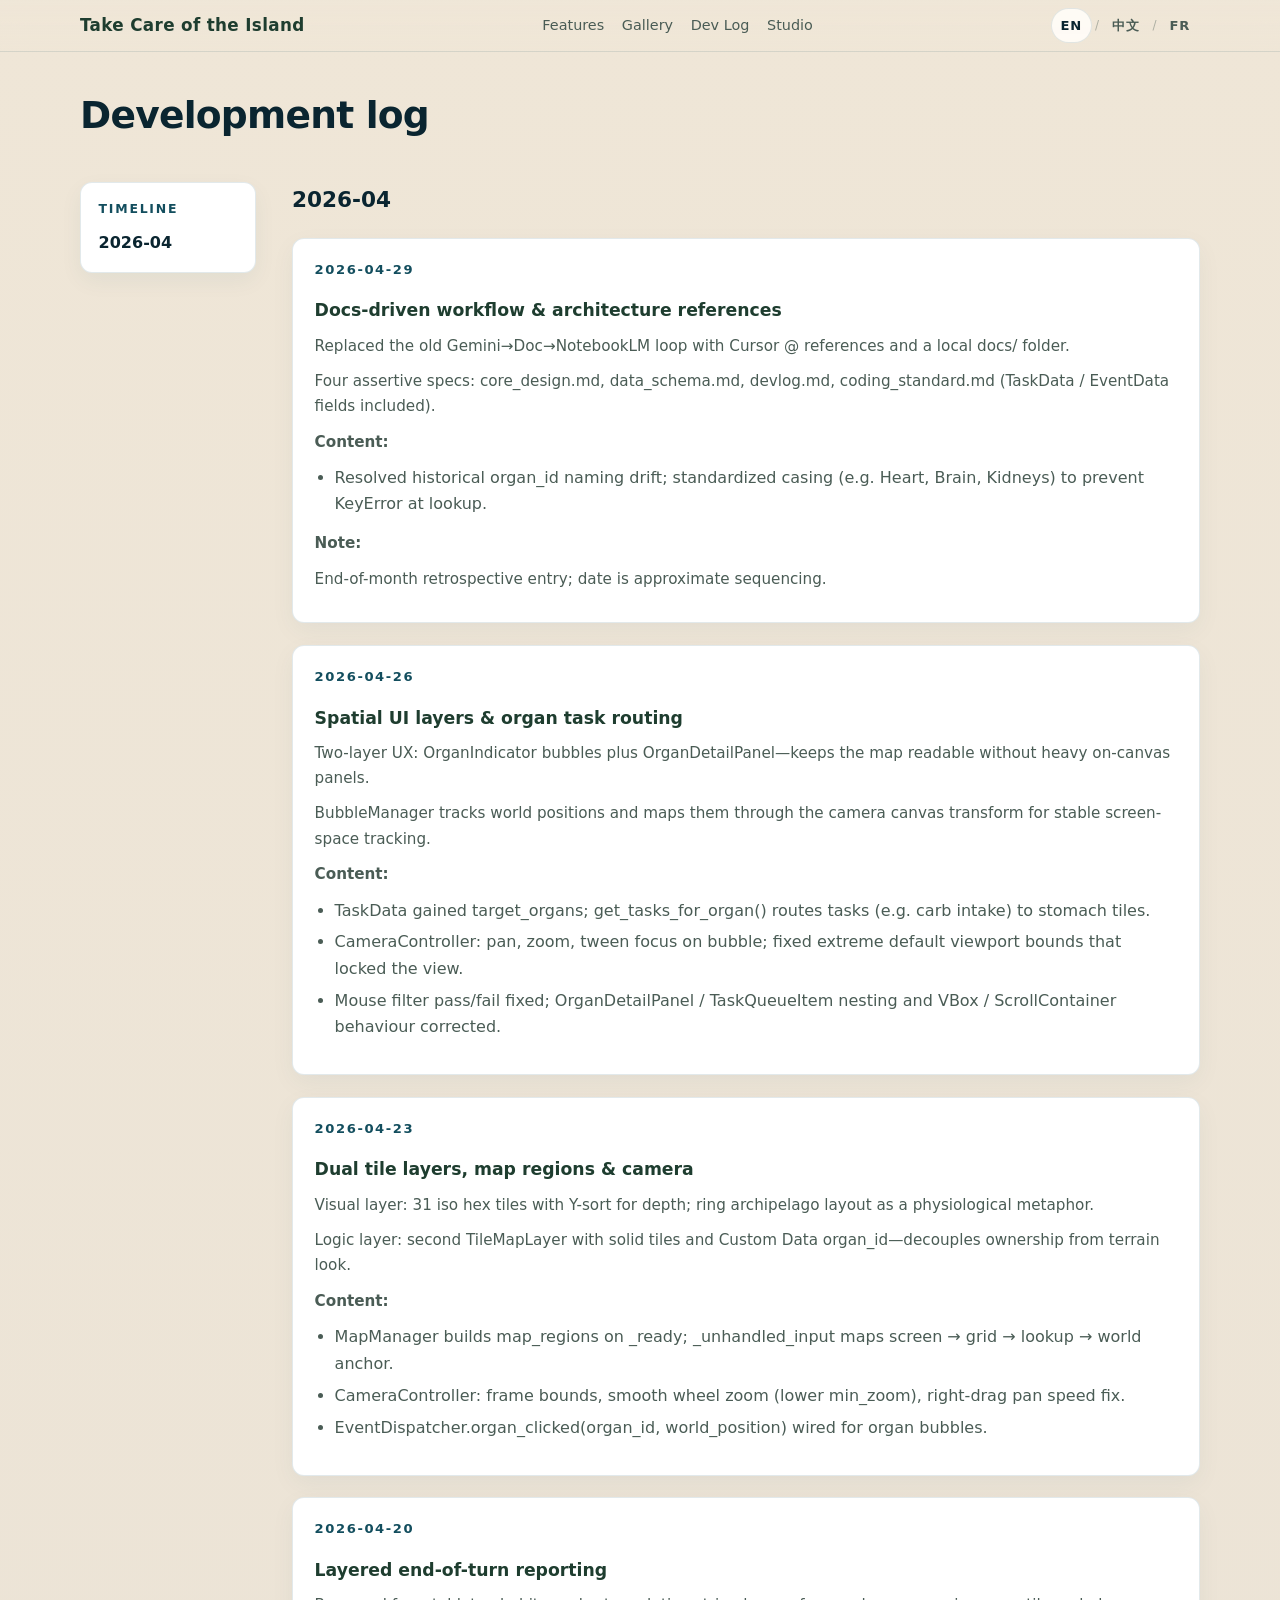
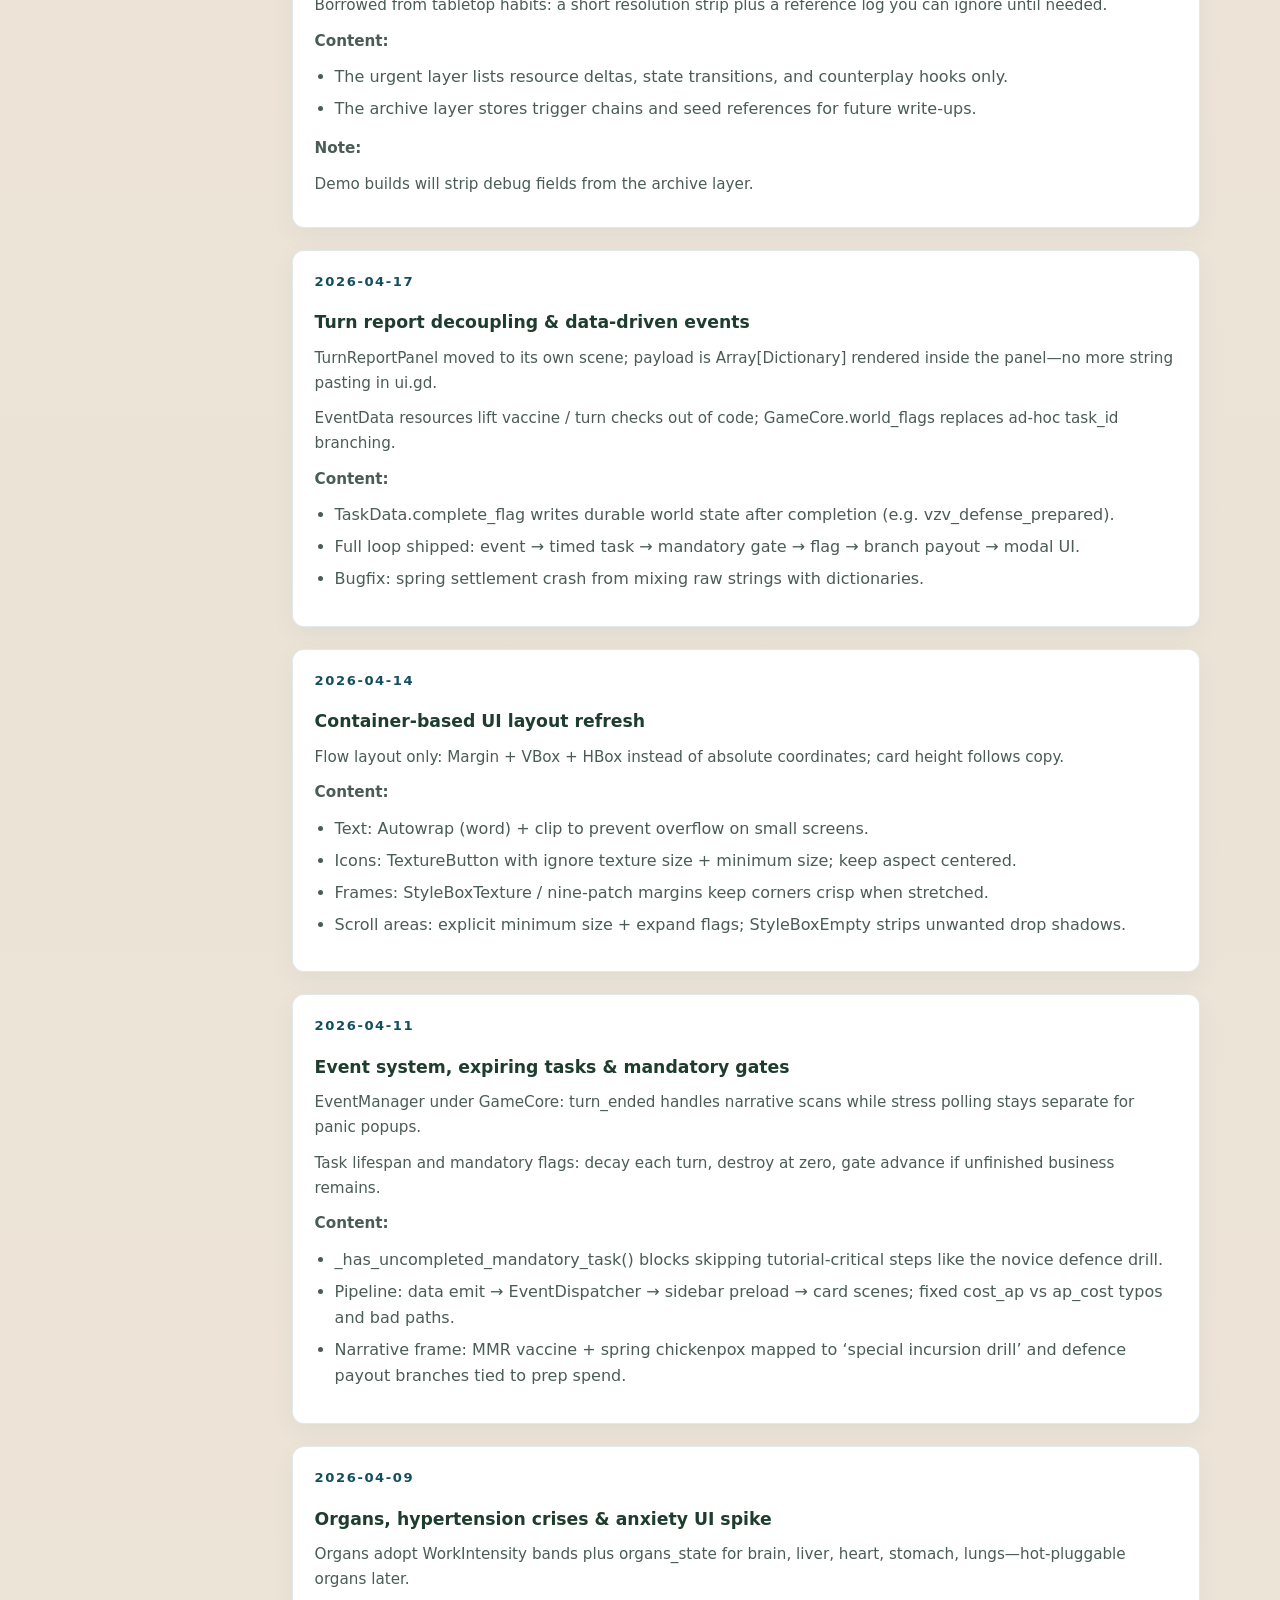
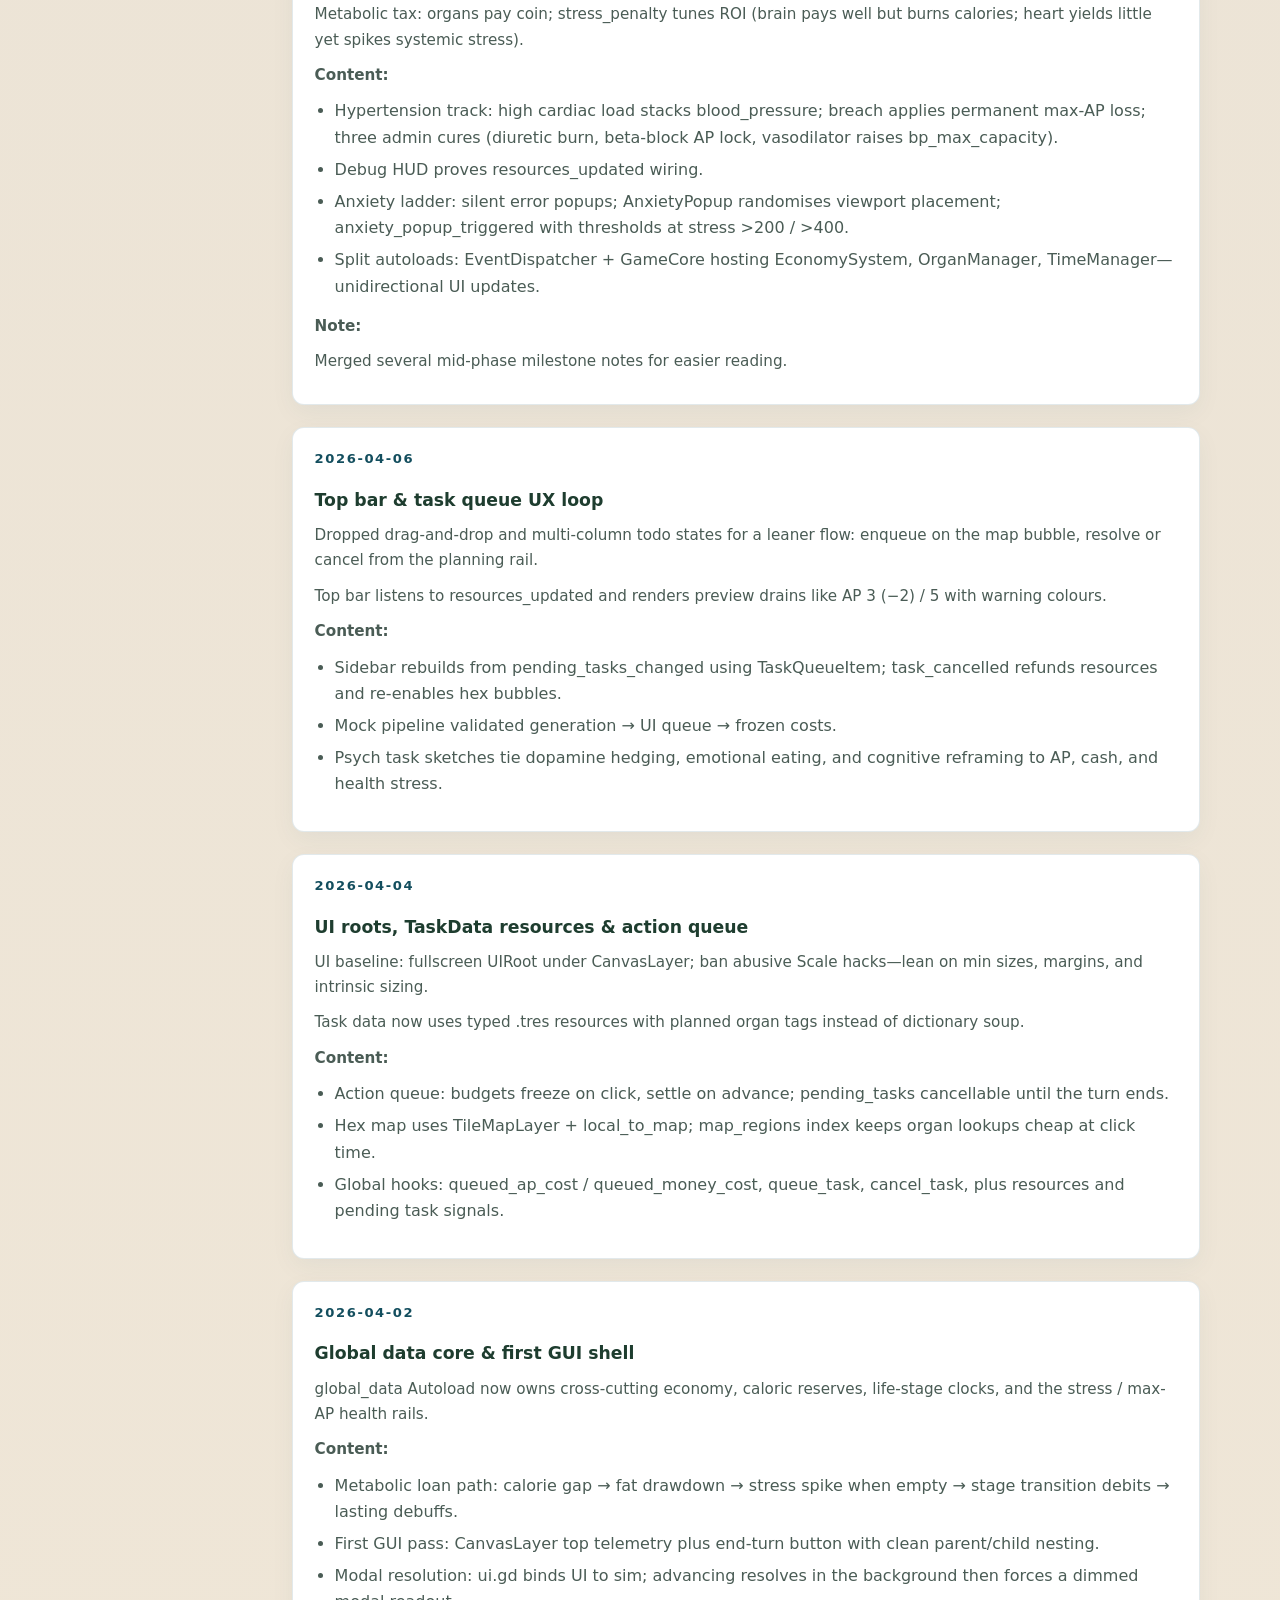
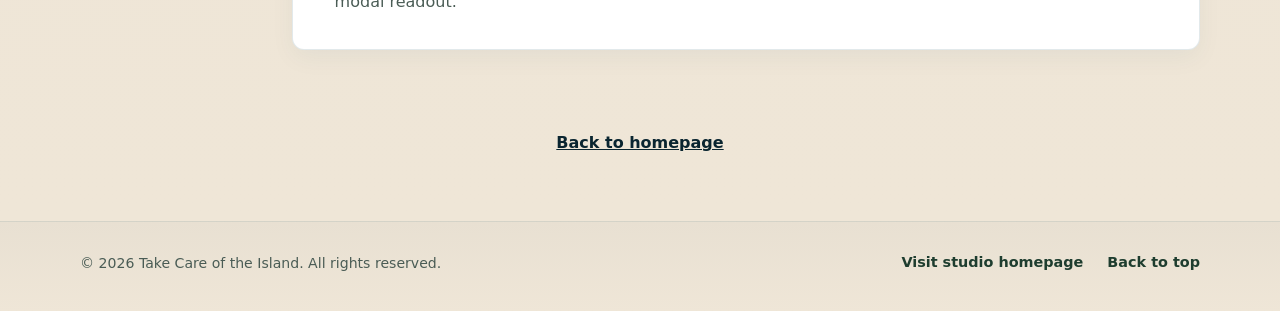
==== devlog.html @ f9bc41d1 "做了个潦草的网页" ====
<!DOCTYPE html>
<html lang="en">
  <head>
    <meta charset="utf-8" />
    <meta name="viewport" content="width=device-width, initial-scale=1" />
    <meta name="description" content="Development log for Take Care of the Island." />
    <title>Development Log | Take Care of the Island</title>
    <link rel="stylesheet" href="style.css" />
  </head>
  <body class="page-devlog">
    <a class="skip-link" href="#main" data-i18n="a11y.skip">Skip to content</a>

    <header class="site-header" id="top">
      <div class="header-inner">
        <a class="brand" href="index.html#top">Take Care of the Island</a>
        <nav class="nav-main" aria-label="Primary">
          <a href="index.html#features" data-i18n="nav.features">Features</a>
          <a href="index.html#gallery" data-i18n="nav.gallery">Gallery</a>
          <a href="devlog.html" aria-current="page" data-i18n="nav.devlog">Dev Log</a>
          <a
            href="https://ignissolarisstudio.com/?lang=en#welcome"
            target="_blank"
            rel="noopener noreferrer"
            data-studio-link
            data-i18n="nav.studio"
            >Studio</a
          >
        </nav>
        <div class="lang-switch" role="group" aria-label="Language">
          <button type="button" data-lang="en" aria-current="true">EN</button>
          <span aria-hidden="true">/</span>
          <button type="button" data-lang="zh">中文</button>
          <span aria-hidden="true">/</span>
          <button type="button" data-lang="fr">FR</button>
        </div>
      </div>
    </header>

    <main class="sub-main" id="main">
      <div class="section__inner devlog-page">
        <header class="section__head devlog-page__head">
          <h1 class="section__title devlog-page__title" data-i18n="devlog.pageTitle">Development log</h1>
        </header>
        <div class="devlog-timeline" id="devlog-timeline"></div>
        <p class="devlog-back">
          <a href="index.html#top" data-i18n="devlog.backHome">Back to homepage</a>
        </p>
      </div>
    </main>

    <footer class="site-footer">
      <div class="footer-bar">
        <p class="footer-copy">
          © <span id="y"></span> <span data-i18n="footer.copyLine"></span>
        </p>
        <nav class="footer-links" aria-label="Footer">
          <a
            href="https://ignissolarisstudio.com/?lang=en#welcome"
            target="_blank"
            rel="noopener noreferrer"
            data-studio-link
            data-i18n="footer.visitStudio"
            >Visit studio</a
          >
          <a href="index.html#top" data-i18n="footer.top">Back to top</a>
        </nav>
      </div>
    </footer>

    <script src="main.js" defer></script>
  </body>
</html>
---- style.css ----
/* Take Care of the Island — landing theme: island / nature / strategy */

:root {
  --ocean-deep: #0a2530;
  --ocean-mid: #134e5e;
  --ocean-light: #1f6f7a;
  --lagoon: #2a8f9d;
  --sand: #d4c4a8;
  --sand-bright: #efe6d7;
  --canopy: #1e3d2f;
  --fern: #3d6b4f;
  --mist: rgba(239, 230, 215, 0.08);
  --text-on-dark: #f4efe6;
  --text-muted-dark: rgba(244, 239, 230, 0.72);
  --text-body: #1c2a26;
  --text-muted-body: #4a5c55;
  --accent: #c9a962;
  --accent-soft: rgba(201, 169, 98, 0.25);
  --grid-line: rgba(19, 78, 94, 0.12);
  --shadow-soft: 0 18px 50px rgba(10, 37, 48, 0.35);
  --radius-card: 12px;
  --radius-lg: 20px;
  --nav-h: 3.25rem;
  --max: 1120px;
}

*,
*::before,
*::after {
  box-sizing: border-box;
}

html {
  scroll-behavior: smooth;
}

body {
  margin: 0;
  color: var(--text-body);
  background: var(--sand-bright);
  font-family:
    system-ui,
    -apple-system,
    "Segoe UI",
    Roboto,
    "Helvetica Neue",
    Arial,
    "PingFang SC",
    "Microsoft YaHei UI",
    "Microsoft YaHei",
    sans-serif;
  font-size: 1rem;
  line-height: 1.65;
  min-height: 100vh;
}

img {
  max-width: 100%;
  height: auto;
  display: block;
}

a {
  color: var(--ocean-mid);
  text-decoration-skip-ink: auto;
}

a:hover {
  color: var(--ocean-deep);
}

.skip-link {
  position: absolute;
  left: -9999px;
  top: 0;
  z-index: 200;
  padding: 0.5rem 0.85rem;
  background: var(--sand-bright);
  border: 1px solid var(--grid-line);
  color: var(--text-body);
}

.skip-link:focus {
  left: 0.75rem;
  top: 0.75rem;
}

/* ---------- Header ---------- */

.site-header {
  position: fixed;
  top: 0;
  left: 0;
  right: 0;
  z-index: 50;
  height: var(--nav-h);
  display: flex;
  align-items: center;
  background: linear-gradient(
    180deg,
    rgba(239, 230, 215, 0.94) 0%,
    rgba(239, 230, 215, 0.82) 100%
  );
  backdrop-filter: blur(12px);
  border-bottom: 1px solid var(--grid-line);
}

.header-inner {
  width: min(100% - 1.75rem, var(--max));
  margin-inline: auto;
  display: flex;
  align-items: center;
  gap: 1rem 1.25rem;
  flex-wrap: wrap;
}

.brand {
  font-weight: 700;
  font-size: clamp(0.95rem, 2.5vw, 1.05rem);
  letter-spacing: 0.02em;
  color: var(--canopy);
  text-decoration: none;
  flex-shrink: 0;
}

.brand:hover {
  color: var(--ocean-mid);
  text-decoration: none;
}

.nav-main {
  display: flex;
  flex-wrap: wrap;
  gap: 0.5rem 1.1rem;
  flex: 1;
  justify-content: center;
}

@media (max-width: 720px) {
  .nav-main {
    justify-content: flex-start;
    order: 3;
    width: 100%;
  }
}

.nav-main a {
  color: var(--text-muted-body);
  text-decoration: none;
  font-size: 0.9rem;
  font-weight: 500;
}

.nav-main a:hover {
  color: var(--ocean-deep);
}

.lang-switch {
  display: inline-flex;
  align-items: center;
  gap: 0.2rem;
  margin-left: auto;
  flex-shrink: 0;
}

.lang-switch button {
  font: inherit;
  font-size: 0.82rem;
  font-weight: 600;
  letter-spacing: 0.06em;
  padding: 0.35rem 0.55rem;
  border: 1px solid transparent;
  border-radius: 999px;
  background: transparent;
  color: var(--text-muted-body);
  cursor: pointer;
  transition:
    background 0.2s ease,
    color 0.2s ease,
    border-color 0.2s ease;
}

.lang-switch button:hover {
  color: var(--ocean-deep);
  background: rgba(19, 78, 94, 0.08);
}

.lang-switch button[aria-current="true"] {
  color: var(--ocean-deep);
  background: rgba(255, 252, 247, 0.95);
  border-color: var(--grid-line);
}

.lang-switch span {
  opacity: 0.4;
  color: var(--text-muted-body);
  font-size: 0.75rem;
  user-select: none;
}

/* ---------- Hero (full viewport) ---------- */

.hero {
  position: relative;
  min-height: 100vh;
  display: flex;
  flex-direction: column;
  align-items: stretch;
  justify-content: center;
  padding: calc(var(--nav-h) + 1.5rem) 1.25rem 3rem;
  color: var(--text-body);
  /* 与同页区块一致的米黄底；随后在 .hero-media 上叠加地图即可获得渐变式全屏背景 */
  background:
    radial-gradient(
      ellipse 140% 90% at 50% -10%,
      rgba(232, 224, 210, 0.85) 0%,
      transparent 58%
    ),
    linear-gradient(180deg, #e9dfd0 0%, var(--sand-bright) 55%, var(--sand-bright) 100%);
  overflow: hidden;
}

.hero::before {
  content: "";
  position: absolute;
  inset: 0;
  background-image:
    linear-gradient(
      90deg,
      rgba(19, 78, 94, 0.045) 1px,
      transparent 1px
    ),
    linear-gradient(
      rgba(19, 78, 94, 0.045) 1px,
      transparent 1px
    );
  background-size: 48px 48px;
  mask-image: radial-gradient(ellipse 95% 75% at 50% 35%, black 35%, transparent 78%);
  pointer-events: none;
  opacity: 0.85;
}

.hero-inner {
  position: relative;
  z-index: 1;
  width: 100%;
  max-width: 100%;
  margin-left: 0;
  margin-right: auto;
  text-align: left;
}

@media (min-width: 640px) {
  .hero-inner {
    /* 不超过约半屏，且长行不超过 ~42rem */
    max-width: min(100%, 50vw, 42rem);
  }
}

.hero-media {
  position: absolute;
  inset: 0;
  z-index: 0;
  /* 首图占位：后续可在此元素上设置 background-image 或放入 <img> */
  background: transparent;
}

/* 叠在地图之上的轻遮罩：保证可读性：纯米黄打底时近似透明，加入画面后可酌情调深 */
.hero-media::after {
  content: "";
  position: absolute;
  inset: 0;
  background: linear-gradient(
    185deg,
    rgba(239, 230, 215, 0.12) 0%,
    rgba(239, 230, 215, 0.35) 45%,
    rgba(239, 230, 215, 0.55) 100%
  );
  pointer-events: none;
}

.hero-eyebrow {
  margin: 0 0 0.5rem;
  font-size: 0.8rem;
  font-weight: 600;
  letter-spacing: 0.22em;
  text-transform: uppercase;
  color: var(--accent);
}

.hero h1 {
  margin: 0 0 0.75rem;
  /* 单行标题：随视口缩小字号，避免窄屏溢出 */
  font-size: clamp(1.05rem, 2.8vw + 1.4vmin, 3.25rem);
  font-weight: 800;
  line-height: 1.12;
  letter-spacing: -0.02em;
  max-width: none;
  white-space: nowrap;
  color: var(--canopy);
}

.hero-tagline {
  margin: 0 0 1.75rem;
  font-size: clamp(1rem, 2.2vw, 1.2rem);
  max-width: 100%;
  color: var(--text-muted-body);
  text-align: left;
}

.hero-actions {
  display: flex;
  flex-wrap: wrap;
  gap: 0.75rem 1rem;
  align-items: center;
  justify-content: flex-start;
}

.hero-cta {
  display: inline-flex;
  align-items: center;
  justify-content: center;
  padding: 0.75rem 1.35rem;
  border-radius: 999px;
  font-weight: 700;
  font-size: 0.95rem;
  color: var(--ocean-deep);
  background: linear-gradient(180deg, var(--sand) 0%, #c8b48f 100%);
  text-decoration: none;
  box-shadow: 0 14px 36px rgba(19, 78, 94, 0.16);
  border: 1px solid rgba(255, 252, 247, 0.55);
}

.hero-cta:hover {
  filter: brightness(1.05);
  color: var(--ocean-deep);
  text-decoration: none;
}

.hero-cta--ghost {
  background: rgba(255, 252, 247, 0.45);
  color: var(--canopy);
  border: 1px solid rgba(19, 78, 94, 0.22);
  box-shadow: none;
}

.hero-cta--ghost:hover {
  background: rgba(255, 252, 247, 0.85);
  color: var(--ocean-deep);
}

.hero-scroll-hint {
  margin-top: 2.75rem;
  font-size: 0.78rem;
  letter-spacing: 0.14em;
  text-transform: uppercase;
  color: var(--text-muted-body);
  text-align: left;
}

/* ---------- Sections ---------- */

.section {
  padding: 4rem 1.25rem;
}

.section--muted {
  background: linear-gradient(180deg, #e9dfd0 0%, var(--sand-bright) 100%);
}

.section__inner {
  width: min(100%, var(--max));
  margin-inline: auto;
}

.section__head {
  margin-bottom: 2.25rem;
  max-width: 42rem;
}

.section__title {
  margin: 0 0 0.6rem;
  font-size: clamp(1.45rem, 3vw, 2rem);
  font-weight: 800;
  letter-spacing: -0.02em;
  color: var(--ocean-deep);
}

.section__lead {
  margin: 0;
  font-size: 1.05rem;
  color: var(--text-muted-body);
}

/* Features */

.feature-grid {
  display: grid;
  gap: 1.25rem;
}

@media (min-width: 640px) {
  .feature-grid {
    grid-template-columns: repeat(2, 1fr);
  }
}

@media (min-width: 980px) {
  .feature-grid {
    grid-template-columns: repeat(3, 1fr);
  }
}

.feature-card {
  position: relative;
  padding: 1.35rem 1.35rem 1.35rem 1.5rem;
  border-radius: var(--radius-card);
  background: #fff;
  border: 1px solid var(--grid-line);
  box-shadow: 0 12px 30px rgba(19, 78, 94, 0.06);
  overflow: hidden;
}

.feature-card::before {
  content: "";
  position: absolute;
  left: 0;
  top: 0;
  bottom: 0;
  width: 4px;
  background: linear-gradient(180deg, var(--lagoon), var(--fern));
  border-radius: 4px 0 0 4px;
}

.feature-card h3 {
  margin: 0 0 0.45rem;
  font-size: 1.08rem;
  font-weight: 700;
  color: var(--canopy);
}

.feature-card p {
  margin: 0;
  color: var(--text-muted-body);
  font-size: 0.96rem;
}

/* Gallery */

.gallery-grid {
  display: grid;
  gap: 1rem;
}

@media (min-width: 600px) {
  .gallery-grid {
    grid-template-columns: repeat(2, 1fr);
  }
}

@media (min-width: 900px) {
  .gallery-grid {
    grid-template-columns: repeat(3, 1fr);
    gap: 1.15rem;
  }
}

.gallery-item {
  aspect-ratio: 16 / 10;
  border-radius: var(--radius-card);
  border: 1px dashed rgba(19, 78, 94, 0.28);
  background:
    repeating-linear-gradient(
      -12deg,
      rgba(212, 196, 168, 0.35),
      rgba(212, 196, 168, 0.35) 12px,
      rgba(245, 240, 230, 0.6) 12px,
      rgba(245, 240, 230, 0.6) 24px
    );
  display: grid;
  place-items: center;
  color: rgba(26, 42, 38, 0.45);
  font-size: 0.82rem;
  font-weight: 600;
  letter-spacing: 0.06em;
  text-transform: uppercase;
}

/* Development log — landing preview */

.devlog-cards {
  display: grid;
  gap: 1.1rem;
  grid-template-columns: 1fr;
}

@media (min-width: 720px) {
  .devlog-cards {
    grid-template-columns: repeat(3, 1fr);
    gap: 1.25rem;
  }
}

.devlog-card {
  display: flex;
  flex-direction: column;
  min-height: 100%;
  padding: 1.2rem 1.25rem 1.15rem;
  border-radius: var(--radius-card);
  background: #fff;
  border: 1px solid rgba(19, 78, 94, 0.12);
  box-shadow: 0 10px 28px rgba(19, 78, 94, 0.06);
}

.devlog-card__date {
  margin: 0 0 0.85rem;
  font-size: 0.82rem;
  font-weight: 600;
  color: var(--text-muted-body);
}

.devlog-card__date time {
  text-decoration: none;
}

.devlog-card__title {
  margin: 0 0 0.55rem;
  font-size: 1.05rem;
  font-weight: 700;
  line-height: 1.35;
  color: var(--canopy);
}

.devlog-card__summary {
  margin: 0;
  flex: 1;
  font-size: 0.94rem;
  line-height: 1.55;
  color: var(--text-muted-body);
}

.devlog-card__actions {
  display: flex;
  justify-content: flex-start;
  margin-top: 1rem;
  padding-top: 0;
  border-top: none;
}

.devlog-card__details {
  font: inherit;
  font-weight: 700;
  font-size: 0.9rem;
  padding: 0;
  border: none;
  border-radius: 0;
  background: transparent;
  color: var(--fern);
  cursor: pointer;
  text-decoration: underline;
  text-underline-offset: 0.2em;
  text-align: left;
}

.devlog-card__details:hover {
  color: var(--ocean-mid);
  background: transparent;
}

.devlog-open-full {
  margin: 1.75rem 0 0;
  text-align: left;
}

.devlog-open-full__link {
  display: inline;
  padding: 0;
  border-radius: 0;
  font-weight: 700;
  font-size: 0.95rem;
  background: transparent;
  color: var(--fern);
  text-decoration: underline;
  text-underline-offset: 0.2em;
  border: none;
}

.devlog-open-full__link:hover {
  filter: none;
  color: var(--ocean-mid);
  text-decoration: underline;
}

/* Modal — details (native dialog) */

.devlog-dialog {
  width: min(92vw, 40rem);
  max-height: min(88vh, 36rem);
  padding: 0;
  border: none;
  border-radius: var(--radius-lg);
  background: transparent;
  box-shadow: none;
}

.devlog-dialog::backdrop {
  background: rgba(10, 37, 48, 0.55);
  backdrop-filter: blur(4px);
}

.devlog-dialog__panel {
  position: relative;
  max-height: min(88vh, 36rem);
  display: flex;
  flex-direction: column;
  border-radius: var(--radius-lg);
  background: var(--sand-bright);
  border: 1px solid rgba(19, 78, 94, 0.2);
  box-shadow: var(--shadow-soft);
  overflow: hidden;
}

.devlog-dialog__close {
  position: absolute;
  top: 0.65rem;
  right: 0.65rem;
  z-index: 2;
  font: inherit;
  font-size: 0.82rem;
  font-weight: 700;
  padding: 0.4rem 0.75rem;
  border-radius: 999px;
  border: 1px solid var(--grid-line);
  background: #fff;
  color: var(--ocean-deep);
  cursor: pointer;
}

.devlog-dialog__close:hover {
  background: var(--ocean-mid);
  border-color: var(--ocean-mid);
  color: var(--text-on-dark);
}

.devlog-dialog__body {
  overflow: auto;
  padding: 2.75rem 1.35rem 1.35rem;
  color: var(--text-body);
}

.devlog-dialog__date {
  margin: 0 0 1.25rem;
  font-size: 0.82rem;
  font-weight: 700;
  letter-spacing: 0.14em;
  text-transform: uppercase;
  color: var(--ocean-mid);
}

.devlog-detail__lang {
  margin-bottom: 1.35rem;
  padding-bottom: 1.15rem;
  border-bottom: 1px dashed rgba(19, 78, 94, 0.18);
}

.devlog-detail__lang:last-child {
  border-bottom: none;
  padding-bottom: 0;
  margin-bottom: 0;
}

.devlog-detail__lang h3 {
  margin: 0 0 0.55rem;
  font-size: 1.05rem;
  font-weight: 800;
  color: var(--canopy);
}

.devlog-detail__lang p {
  margin: 0 0 0.65rem;
  font-size: 0.95rem;
  color: var(--text-muted-body);
}

.devlog-detail__lang ul {
  margin: 0 0 0.85rem;
  padding-left: 1.25rem;
  color: var(--text-muted-body);
}

.devlog-detail__lang li + li {
  margin-top: 0.35rem;
}

/* Dev log full page */

.sub-main {
  padding: calc(var(--nav-h) + 2rem) 1.25rem 4rem;
  background: linear-gradient(180deg, var(--sand-bright) 0%, #ebe3d6 45%, var(--sand-bright) 100%);
  min-height: 50vh;
}

.devlog-page__title {
  font-size: clamp(1.6rem, 3.8vw, 2.35rem);
}

.devlog-timeline {
  display: grid;
  gap: 2rem;
}

@media (min-width: 900px) {
  .devlog-timeline {
    grid-template-columns: 11rem 1fr;
    align-items: start;
    gap: 2.25rem;
  }
}

.devlog-toc {
  position: sticky;
  top: calc(var(--nav-h) + 1rem);
  padding: 1rem 1.1rem;
  border-radius: var(--radius-card);
  background: #fff;
  border: 1px solid var(--grid-line);
  box-shadow: 0 8px 22px rgba(19, 78, 94, 0.06);
}

.devlog-toc h2 {
  margin: 0 0 0.65rem;
  font-size: 0.78rem;
  font-weight: 800;
  letter-spacing: 0.14em;
  text-transform: uppercase;
  color: var(--ocean-mid);
}

.devlog-toc ul {
  margin: 0;
  padding: 0;
  list-style: none;
  display: flex;
  flex-direction: column;
  gap: 0.45rem;
}

.devlog-toc a {
  font-weight: 600;
  color: var(--ocean-deep);
  text-decoration: none;
}

.devlog-toc a:hover {
  text-decoration: underline;
}

.devlog-month {
  margin-bottom: 2.5rem;
}

.devlog-month h2 {
  margin: 0 0 1.25rem;
  font-size: 1.35rem;
  font-weight: 800;
  color: var(--ocean-deep);
}

.devlog-full {
  padding: 1.25rem 1.35rem;
  margin-bottom: 1.35rem;
  border-radius: var(--radius-card);
  background: #fff;
  border: 1px solid var(--grid-line);
  box-shadow: 0 8px 24px rgba(19, 78, 94, 0.05);
}

.devlog-full__date {
  margin: 0 0 1rem;
  font-size: 0.82rem;
  font-weight: 700;
  letter-spacing: 0.12em;
  text-transform: uppercase;
  color: var(--ocean-mid);
}

.devlog-full .devlog-detail__lang h3 {
  font-size: 1.08rem;
}

.devlog-back {
  margin: 2.5rem 0 0;
  text-align: center;
}

.devlog-back a {
  font-weight: 700;
  color: var(--ocean-deep);
}

/* Footer */

.site-footer {
  padding: 1.85rem 1.25rem 2.25rem;
  margin: 0;
  background: linear-gradient(180deg, #e8e0d2 0%, var(--sand-bright) 100%);
  border-top: 1px solid rgba(19, 78, 94, 0.12);
  color: var(--text-muted-body);
}

.footer-bar {
  width: min(100%, var(--max));
  margin-inline: auto;
  display: flex;
  flex-wrap: wrap;
  align-items: center;
  justify-content: space-between;
  gap: 1rem 1.75rem;
}

.footer-bar .footer-copy {
  margin: 0;
  padding: 0;
  border: none;
  font-size: 0.88rem;
  color: var(--text-muted-body);
}

.footer-bar .footer-links {
  flex-direction: row;
  flex-wrap: wrap;
  gap: 0.75rem 1.5rem;
}

.footer-bar .footer-links a {
  color: var(--canopy);
  text-decoration: none;
  font-weight: 700;
  font-size: 0.9rem;
}

.footer-bar .footer-links a:hover {
  color: var(--ocean-mid);
  text-decoration: underline;
}

.footer-links {
  display: flex;
  flex-direction: row;
  flex-wrap: wrap;
  gap: 0.65rem 1.25rem;
  margin: 0;
  padding: 0;
  list-style: none;
}

.footer-links a {
  color: inherit;
  text-decoration: none;
}

.footer-copy {
  margin: 0;
}

@media (prefers-reduced-motion: reduce) {
  html {
    scroll-behavior: auto;
  }

  *,
  *::before,
  *::after {
    transition-duration: 0.001ms !important;
  }
}
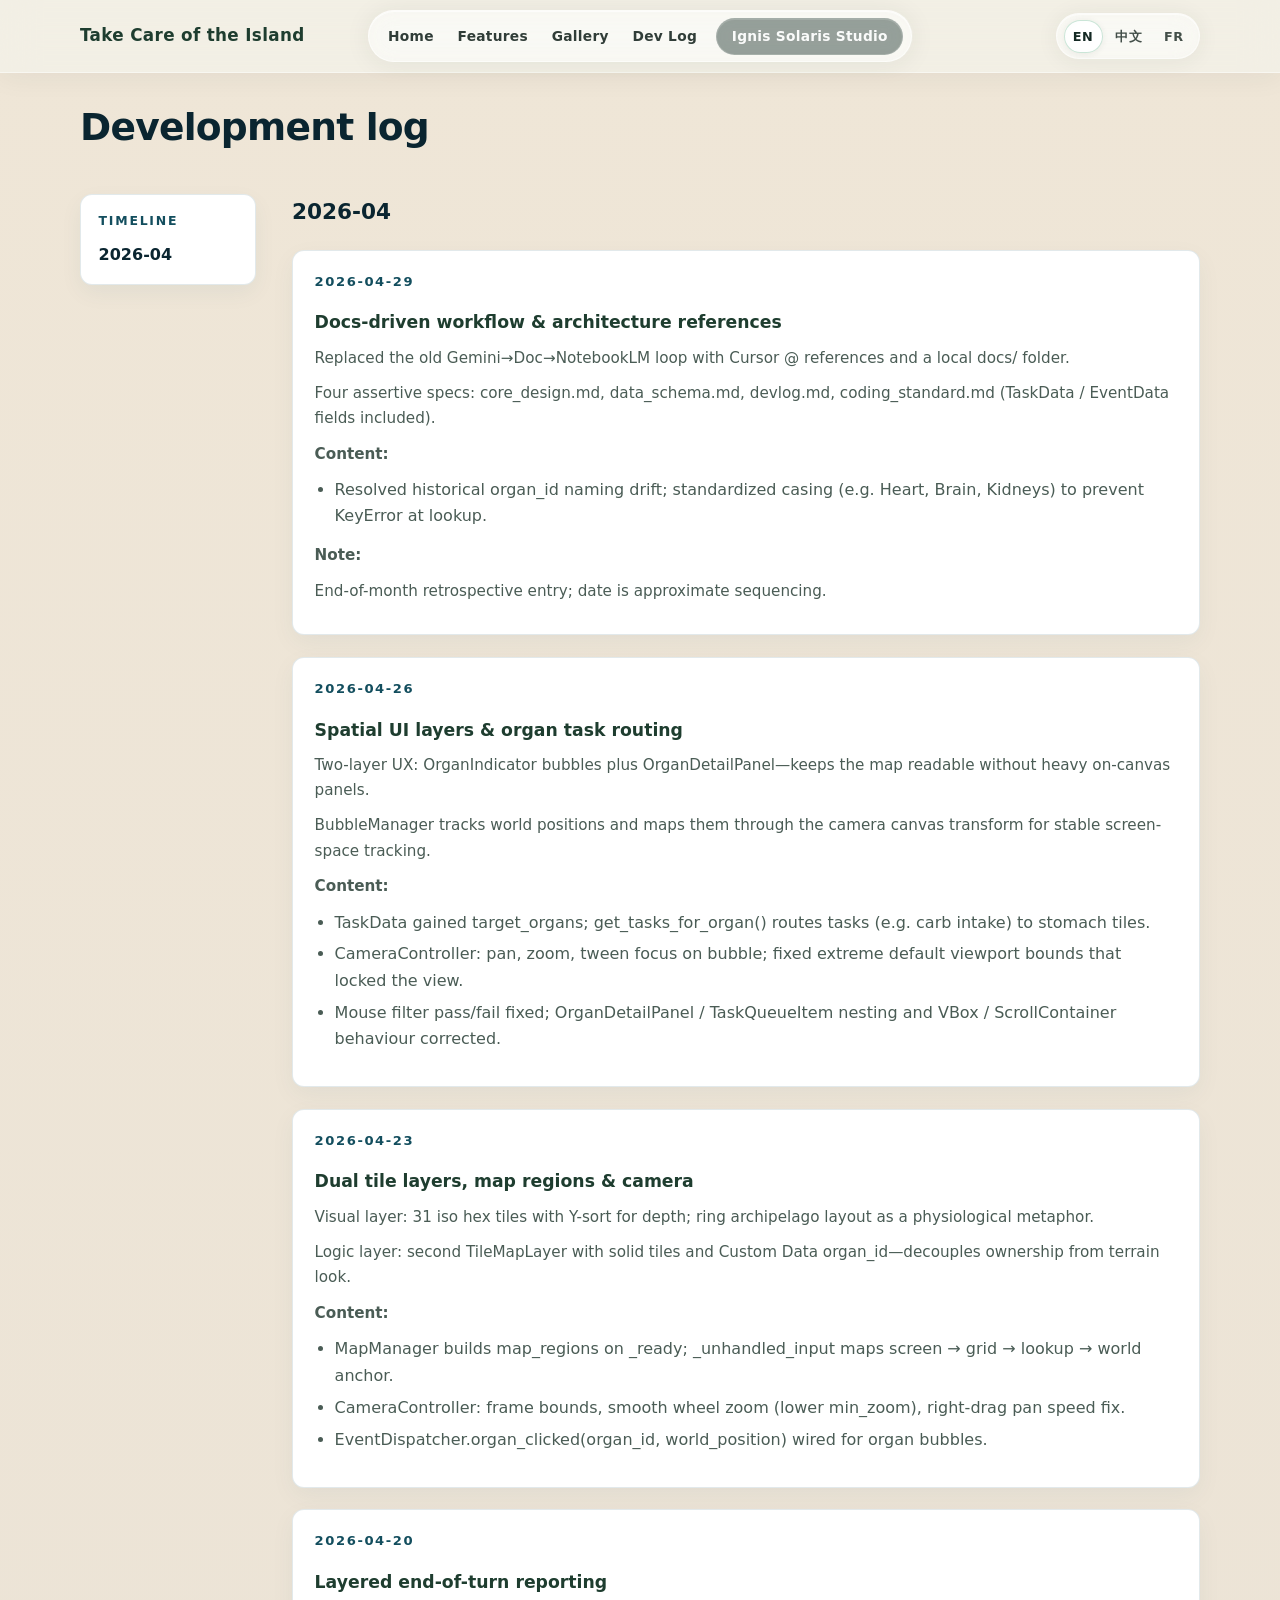
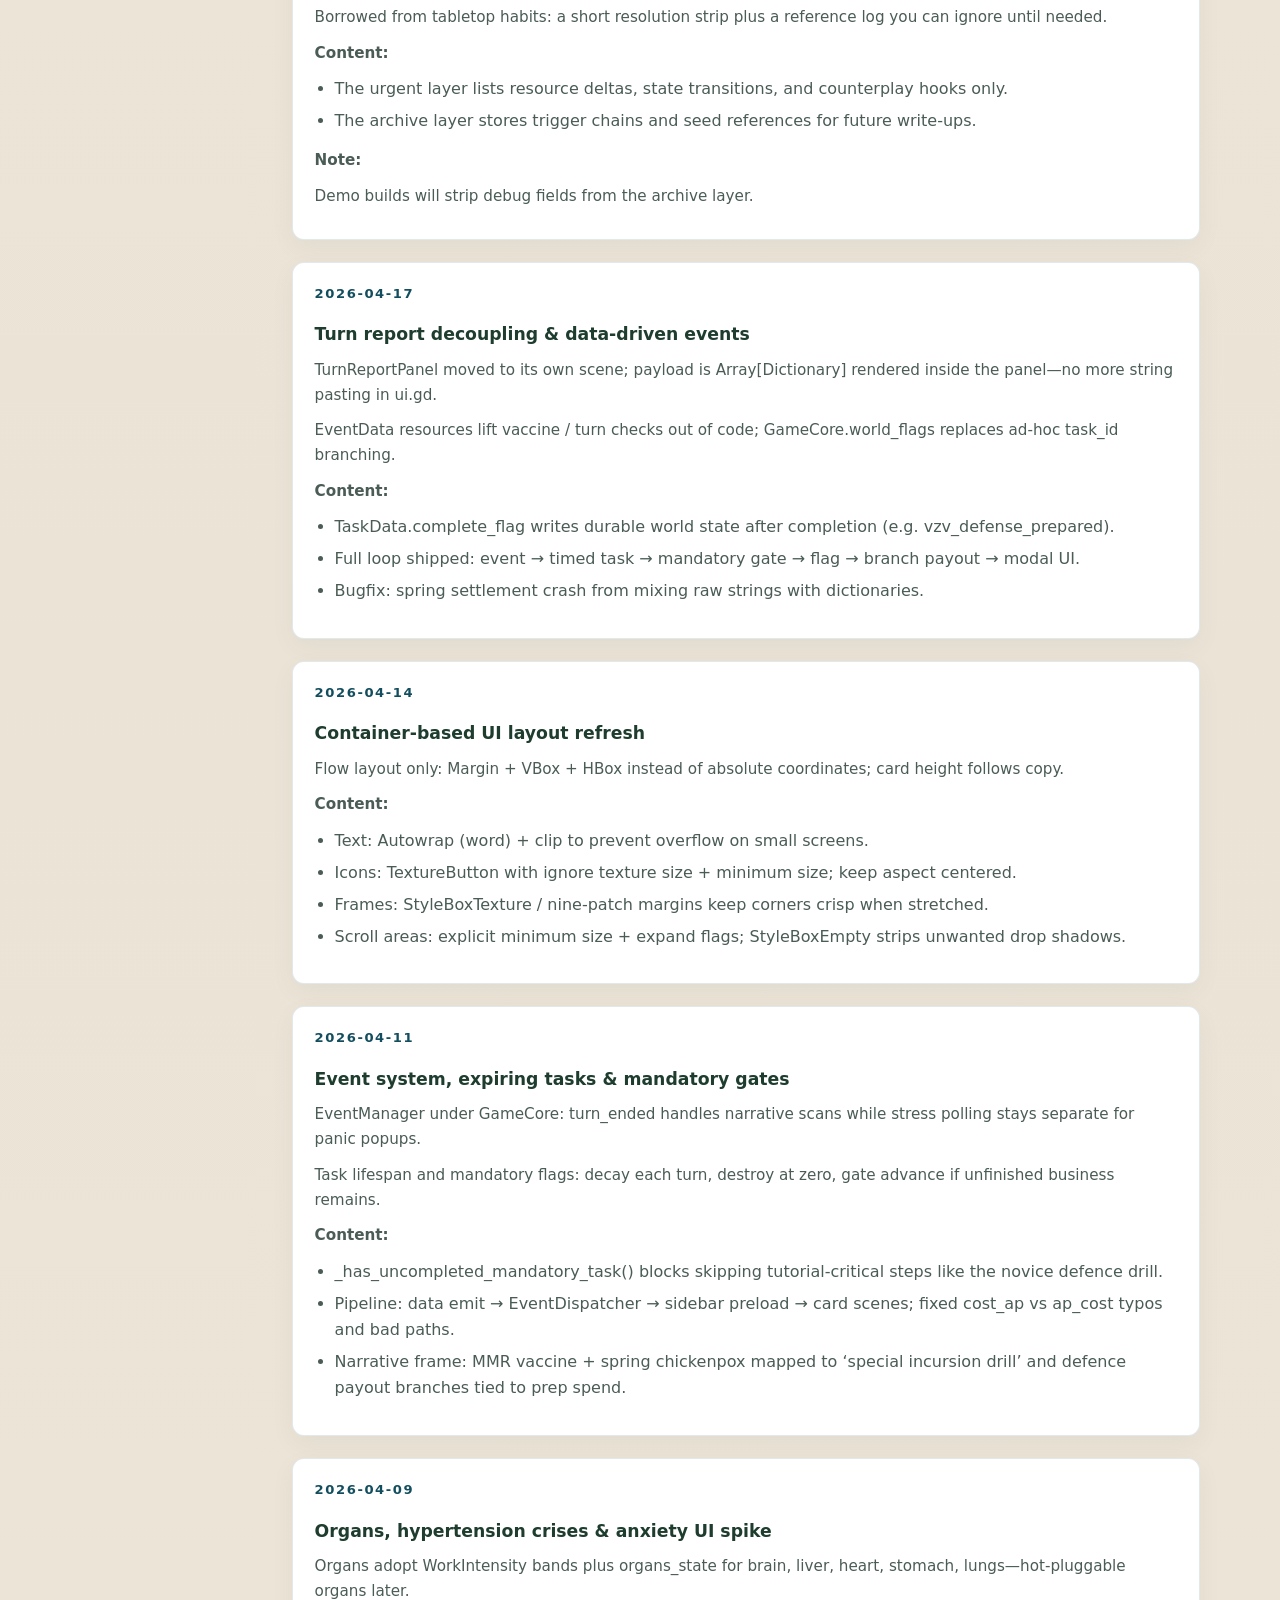
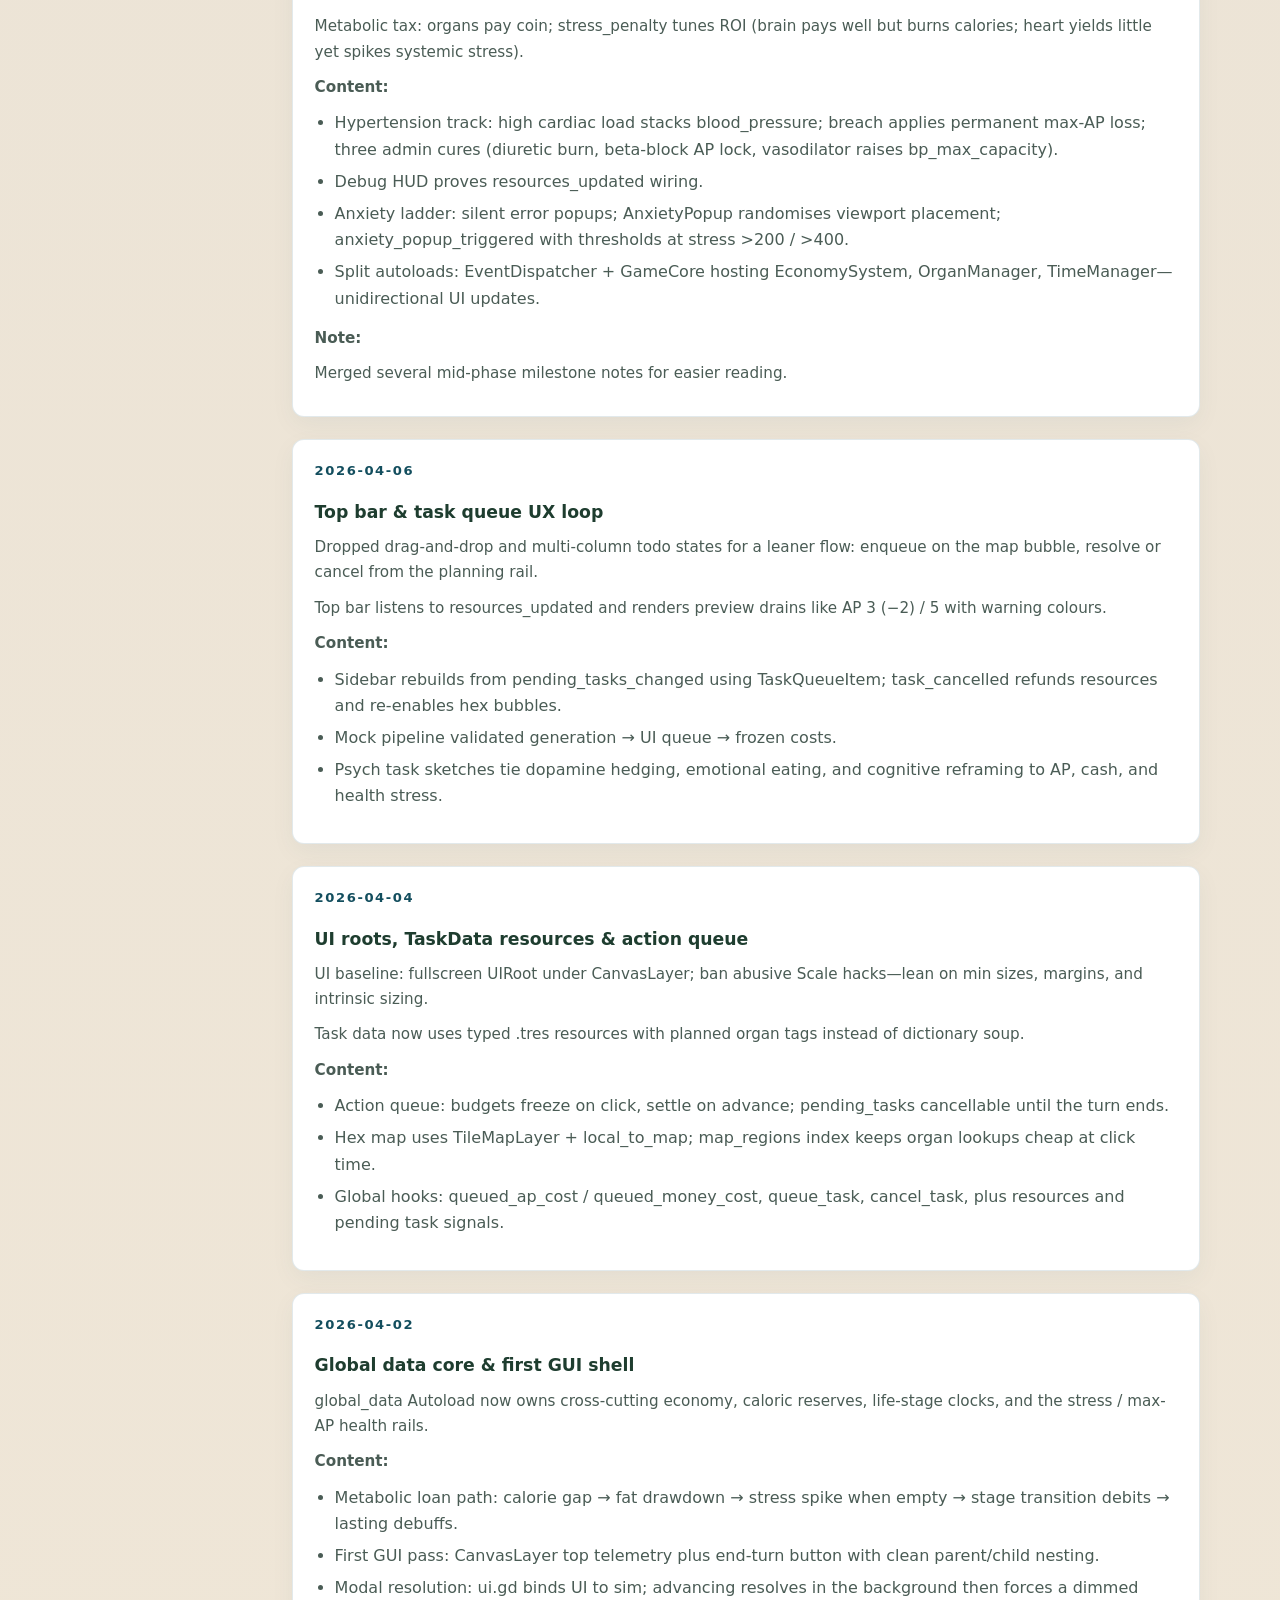
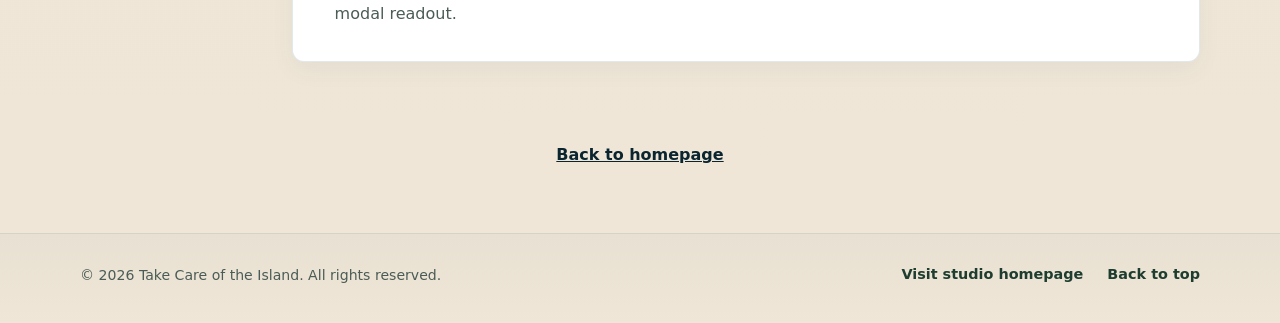
==== commit 9fd36822: "放了头图，修改了一点格式" ====
--- a/devlog.html
+++ b/devlog.html
@@ -10,27 +10,29 @@
   <body class="page-devlog">
     <a class="skip-link" href="#main" data-i18n="a11y.skip">Skip to content</a>
 
-    <header class="site-header" id="top">
+    <header class="site-header site-header--glass" id="top">
       <div class="header-inner">
         <a class="brand" href="index.html#top">Take Care of the Island</a>
-        <nav class="nav-main" aria-label="Primary">
-          <a href="index.html#features" data-i18n="nav.features">Features</a>
-          <a href="index.html#gallery" data-i18n="nav.gallery">Gallery</a>
-          <a href="devlog.html" aria-current="page" data-i18n="nav.devlog">Dev Log</a>
-          <a
-            href="https://ignissolarisstudio.com/?lang=en#welcome"
-            target="_blank"
-            rel="noopener noreferrer"
-            data-studio-link
-            data-i18n="nav.studio"
-            >Studio</a
-          >
-        </nav>
-        <div class="lang-switch" role="group" aria-label="Language">
+        <div class="header-nav-menu-wrap">
+          <nav class="glass-nav-pill" aria-label="Primary">
+            <a href="index.html#top" data-i18n="nav.home">Home</a>
+            <a href="index.html#features" data-i18n="nav.features">Features</a>
+            <a href="index.html#gallery" data-i18n="nav.gallery">Gallery</a>
+            <a href="devlog.html" aria-current="page" data-i18n="nav.devlog">Dev Log</a>
+            <a
+              class="glass-nav-studio"
+              href="https://ignissolarisstudio.com/?lang=en#welcome"
+              target="_blank"
+              rel="noopener noreferrer"
+              data-studio-link
+              data-i18n="nav.studio"
+              >Ignis Solaris Studio</a
+            >
+          </nav>
+        </div>
+        <div class="lang-switch lang-switch--glass" role="group" aria-label="Language">
           <button type="button" data-lang="en" aria-current="true">EN</button>
-          <span aria-hidden="true">/</span>
           <button type="button" data-lang="zh">中文</button>
-          <span aria-hidden="true">/</span>
           <button type="button" data-lang="fr">FR</button>
         </div>
       </div>
--- a/style.css
+++ b/style.css
@@ -1,6 +1,12 @@
 /* Take Care of the Island — landing theme: island / nature / strategy */
 
 :root {
+  --bg: #f6fbf5;
+  --primary: #7abf9b;
+  --primary-deep: #4f9271;
+  --line: #d6eadf;
+  --shadow: 0 14px 30px rgba(78, 121, 101, 0.14);
+
   --ocean-deep: #0a2530;
   --ocean-mid: #134e5e;
   --ocean-light: #1f6f7a;
@@ -20,7 +26,7 @@
   --shadow-soft: 0 18px 50px rgba(10, 37, 48, 0.35);
   --radius-card: 12px;
   --radius-lg: 20px;
-  --nav-h: 3.25rem;
+  --nav-h: 4rem;
   --max: 1120px;
 }
 
@@ -37,8 +43,9 @@
 body {
   margin: 0;
   color: var(--text-body);
-  background: var(--sand-bright);
+  background: linear-gradient(180deg, #f3fbff 0%, #f6fbf5 55%, #f9fff8 100%);
   font-family:
+    Nunito,
     system-ui,
     -apple-system,
     "Segoe UI",
@@ -93,7 +100,7 @@
   left: 0;
   right: 0;
   z-index: 50;
-  height: var(--nav-h);
+  min-height: var(--nav-h);
   display: flex;
   align-items: center;
   background: linear-gradient(
@@ -105,13 +112,29 @@
   border-bottom: 1px solid var(--grid-line);
 }
 
+.site-header--glass {
+  background: rgba(246, 251, 245, 0.45);
+  -webkit-backdrop-filter: blur(18px);
+  backdrop-filter: blur(18px);
+  border-bottom: 1px solid rgba(255, 255, 255, 0.45);
+  box-shadow: 0 4px 28px rgba(38, 52, 44, 0.06);
+}
+
 .header-inner {
   width: min(100% - 1.75rem, var(--max));
   margin-inline: auto;
+  display: grid;
+  grid-template-columns: minmax(0, 1fr) auto minmax(0, 1fr);
+  align-items: center;
+  gap: 0.75rem 1rem;
+  padding-block: 0.65rem;
+}
+
+.header-nav-menu-wrap {
+  min-width: 0;
   display: flex;
-  align-items: center;
-  gap: 1rem 1.25rem;
-  flex-wrap: wrap;
+  justify-content: center;
+  max-width: 100%;
 }
 
 .brand {
@@ -126,33 +149,6 @@
 .brand:hover {
   color: var(--ocean-mid);
   text-decoration: none;
-}
-
-.nav-main {
-  display: flex;
-  flex-wrap: wrap;
-  gap: 0.5rem 1.1rem;
-  flex: 1;
-  justify-content: center;
-}
-
-@media (max-width: 720px) {
-  .nav-main {
-    justify-content: flex-start;
-    order: 3;
-    width: 100%;
-  }
-}
-
-.nav-main a {
-  color: var(--text-muted-body);
-  text-decoration: none;
-  font-size: 0.9rem;
-  font-weight: 500;
-}
-
-.nav-main a:hover {
-  color: var(--ocean-deep);
 }
 
 .lang-switch {
@@ -198,114 +194,348 @@
   user-select: none;
 }
 
-/* ---------- Hero (full viewport) ---------- */
+/* Glass nav pill (hero + site header) */
+.glass-nav-pill {
+  display: inline-flex;
+  align-items: center;
+  flex-wrap: wrap;
+  gap: 0.3rem 0.65rem;
+  padding: 0.4rem 0.5rem 0.4rem 0.8rem;
+  border-radius: 999px;
+  background: rgba(255, 255, 255, 0.42);
+  -webkit-backdrop-filter: blur(14px);
+  backdrop-filter: blur(14px);
+  border: 1px solid rgba(255, 255, 255, 0.55);
+  box-shadow:
+    0 2px 26px rgba(38, 52, 44, 0.08),
+    inset 0 1px 0 rgba(255, 255, 255, 0.62);
+}
+
+.glass-nav-pill a {
+  color: rgba(26, 40, 34, 0.9);
+  text-decoration: none;
+  font-size: 0.86rem;
+  font-weight: 600;
+  letter-spacing: 0.02em;
+  padding: 0.3rem 0.42rem;
+  border-radius: 999px;
+  transition:
+    color 0.18s ease,
+    background 0.18s ease;
+  white-space: nowrap;
+}
+
+.glass-nav-pill > a:not(.glass-nav-studio):hover {
+  color: var(--primary-deep);
+  background: rgba(255, 255, 255, 0.45);
+}
+
+.glass-nav-studio {
+  margin-left: 0.12rem;
+  padding: 0.38rem 0.92rem !important;
+  background: rgba(56, 76, 68, 0.52);
+  -webkit-backdrop-filter: blur(10px);
+  backdrop-filter: blur(10px);
+  color: rgba(255, 255, 255, 0.96) !important;
+  border: 1px solid rgba(255, 255, 255, 0.16);
+  box-shadow: inset 0 1px 0 rgba(255, 255, 255, 0.14);
+}
+
+.glass-nav-studio:hover {
+  background: rgba(46, 64, 56, 0.62);
+  color: #fff !important;
+}
+
+.lang-switch--glass {
+  gap: 0.2rem;
+  padding: 0.32rem 0.38rem;
+  border-radius: 999px;
+  background: rgba(255, 255, 255, 0.42);
+  -webkit-backdrop-filter: blur(14px);
+  backdrop-filter: blur(14px);
+  border: 1px solid rgba(255, 255, 255, 0.52);
+  box-shadow:
+    0 2px 22px rgba(38, 52, 44, 0.07),
+    inset 0 1px 0 rgba(255, 255, 255, 0.58);
+}
+
+.lang-switch--glass button {
+  font-size: 0.8rem;
+  font-weight: 600;
+  letter-spacing: 0.04em;
+  padding: 0.32rem 0.52rem;
+  border: 1px solid transparent;
+  color: rgba(26, 40, 34, 0.82);
+  background: transparent;
+}
+
+.lang-switch--glass button:hover {
+  color: var(--primary-deep);
+  background: rgba(255, 255, 255, 0.4);
+}
+
+.lang-switch--glass button[aria-current="true"] {
+  color: #142924;
+  background: rgba(255, 255, 255, 0.92);
+  border-color: rgba(122, 191, 155, 0.4);
+  box-shadow: 0 1px 6px rgba(38, 52, 44, 0.08);
+}
+
+@supports not ((-webkit-backdrop-filter: blur(1px)) or (backdrop-filter: blur(1px))) {
+  .glass-nav-pill,
+  .lang-switch--glass {
+    background: rgba(255, 255, 255, 0.82);
+  }
+
+  .glass-nav-studio {
+    background: rgba(72, 92, 82, 0.88);
+  }
+}
+
+/* ---------- Hero (full viewport banner) ---------- */
 
 .hero {
   position: relative;
   min-height: 100vh;
-  display: flex;
-  flex-direction: column;
-  align-items: stretch;
-  justify-content: center;
-  padding: calc(var(--nav-h) + 1.5rem) 1.25rem 3rem;
-  color: var(--text-body);
-  /* 与同页区块一致的米黄底；随后在 .hero-media 上叠加地图即可获得渐变式全屏背景 */
-  background:
-    radial-gradient(
-      ellipse 140% 90% at 50% -10%,
-      rgba(232, 224, 210, 0.85) 0%,
-      transparent 58%
-    ),
-    linear-gradient(180deg, #e9dfd0 0%, var(--sand-bright) 55%, var(--sand-bright) 100%);
+  min-height: 100dvh;
+  display: grid;
+  grid-template-rows: auto 1fr;
+  grid-template-columns: minmax(0, 1fr);
+  align-items: center;
+  justify-items: stretch;
+  padding-inline: clamp(1rem, 3vw, 2.4rem);
+  padding-block: 0;
   overflow: hidden;
+}
+
+.hero-media {
+  position: absolute;
+  inset: 0;
+  z-index: 0;
+  pointer-events: none;
+  background-color: #f7fcf9;
+  background-image: url("Assets/island_hero.png");
+  background-size: cover;
+  background-position: center;
+  transform: scale(1.06);
+  transform-origin: center;
+  filter: brightness(1.38) saturate(0.74);
+  -webkit-mask-image: radial-gradient(
+    ellipse 105% 95% at 50% 44%,
+    #000 22%,
+    rgba(0, 0, 0, 0.52) 52%,
+    transparent 88%
+  );
+  mask-image: radial-gradient(
+    ellipse 105% 95% at 50% 44%,
+    #000 22%,
+    rgba(0, 0, 0, 0.52) 52%,
+    transparent 88%
+  );
 }
 
 .hero::before {
   content: "";
   position: absolute;
   inset: 0;
+  z-index: 1;
+  pointer-events: none;
   background-image:
-    linear-gradient(
-      90deg,
-      rgba(19, 78, 94, 0.045) 1px,
-      transparent 1px
-    ),
-    linear-gradient(
-      rgba(19, 78, 94, 0.045) 1px,
-      transparent 1px
-    );
-  background-size: 48px 48px;
-  mask-image: radial-gradient(ellipse 95% 75% at 50% 35%, black 35%, transparent 78%);
-  pointer-events: none;
-  opacity: 0.85;
-}
-
-.hero-inner {
-  position: relative;
-  z-index: 1;
-  width: 100%;
-  max-width: 100%;
-  margin-left: 0;
-  margin-right: auto;
-  text-align: left;
-}
-
-@media (min-width: 640px) {
-  .hero-inner {
-    /* 不超过约半屏，且长行不超过 ~42rem */
-    max-width: min(100%, 50vw, 42rem);
-  }
-}
-
-.hero-media {
+    radial-gradient(circle at 15% 20%, rgba(142, 210, 223, 0.1) 0%, transparent 42%),
+    radial-gradient(circle at 85% 85%, rgba(122, 191, 155, 0.18) 0%, transparent 40%),
+    linear-gradient(180deg, rgba(255, 255, 255, 0.2), rgba(255, 255, 255, 0.07));
+}
+
+.hero-overlay {
   position: absolute;
   inset: 0;
-  z-index: 0;
-  /* 首图占位：后续可在此元素上设置 background-image 或放入 <img> */
-  background: transparent;
-}
-
-/* 叠在地图之上的轻遮罩：保证可读性：纯米黄打底时近似透明，加入画面后可酌情调深 */
-.hero-media::after {
-  content: "";
-  position: absolute;
-  inset: 0;
-  background: linear-gradient(
-    185deg,
-    rgba(239, 230, 215, 0.12) 0%,
-    rgba(239, 230, 215, 0.35) 45%,
-    rgba(239, 230, 215, 0.55) 100%
-  );
+  z-index: 2;
   pointer-events: none;
+  background-image: linear-gradient(180deg, rgba(249, 251, 250, 0.02), rgba(249, 251, 250, 0.02)),
+    linear-gradient(
+      180deg,
+      transparent 0%,
+      transparent 56%,
+      rgba(246, 251, 245, 0.55) 78%,
+      var(--bg) 100%
+    );
+}
+
+.hero-nav {
+  position: relative;
+  z-index: 3;
+  align-self: start;
+  justify-self: stretch;
+  padding-block: clamp(0.85rem, 2.2vh, 1.35rem) 0;
+}
+
+.hero-nav-inner {
+  width: min(100%, var(--max));
+  margin-inline: auto;
+  display: grid;
+  grid-template-columns: minmax(0, 1fr) auto minmax(0, 1fr);
+  align-items: center;
+  gap: 0.75rem 1rem;
+}
+
+.hero-brand.brand {
+  font-weight: 700;
+  font-size: clamp(0.92rem, 2.4vw, 1.06rem);
+  letter-spacing: 0.03em;
+  color: #15251c;
+  text-decoration: none;
+  justify-self: start;
+  text-shadow:
+    0 0 10px rgba(252, 253, 252, 0.95),
+    0 0 22px rgba(248, 252, 249, 0.65),
+    0 1px 0 rgba(255, 255, 255, 0.8),
+    0 1px 5px rgba(38, 52, 44, 0.12);
+}
+
+.hero-brand.brand:hover {
+  color: var(--primary-deep);
+  text-decoration: none;
+}
+
+.hero-nav-menu-wrap {
+  min-width: 0;
+  display: flex;
+  justify-content: center;
+  justify-self: center;
+  max-width: 100%;
+}
+
+.hero-nav .lang-switch--glass {
+  margin-left: 0;
+  justify-self: end;
+}
+
+@media (max-width: 900px) {
+  .hero-nav-inner {
+    grid-template-columns: 1fr auto;
+  }
+
+  .hero-nav-inner .hero-brand {
+    grid-column: 1;
+    grid-row: 1;
+  }
+
+  .hero-nav-inner .lang-switch--glass {
+    grid-column: 2;
+    grid-row: 1;
+    justify-self: end;
+  }
+
+  .hero-nav-menu-wrap {
+    grid-column: 1 / -1;
+    grid-row: 2;
+    justify-content: flex-start;
+    overflow-x: auto;
+    -webkit-overflow-scrolling: touch;
+    scrollbar-width: thin;
+    padding-bottom: 0.15rem;
+  }
+
+  .hero-nav-menu-wrap .glass-nav-pill {
+    width: max-content;
+    max-width: none;
+  }
+}
+
+@media (max-width: 720px) {
+  .header-inner {
+    grid-template-columns: 1fr auto;
+  }
+
+  .header-inner .brand {
+    grid-column: 1;
+    grid-row: 1;
+  }
+
+  .header-inner .lang-switch--glass {
+    grid-column: 2;
+    grid-row: 1;
+    justify-self: end;
+  }
+
+  .header-nav-menu-wrap {
+    grid-column: 1 / -1;
+    grid-row: 2;
+    justify-content: flex-start;
+    overflow-x: auto;
+    -webkit-overflow-scrolling: touch;
+    scrollbar-width: thin;
+    padding-bottom: 0.15rem;
+  }
+
+  .header-nav-menu-wrap .glass-nav-pill {
+    width: max-content;
+    max-width: none;
+  }
+}
+
+.hero-content {
+  position: relative;
+  z-index: 3;
+  align-self: center;
+  justify-self: start;
+  width: 100%;
+  max-width: 680px;
+  margin-block: clamp(1rem, 6vh, 5rem);
+  padding-bottom: clamp(1.75rem, 4vh, 2.75rem);
+  text-align: left;
 }
 
 .hero-eyebrow {
-  margin: 0 0 0.5rem;
-  font-size: 0.8rem;
-  font-weight: 600;
+  margin: 0 0 0.65rem;
+  display: inline-flex;
+  align-items: center;
+  padding: 0.42em 1em 0.38em;
+  font-size: 0.74rem;
+  font-weight: 700;
   letter-spacing: 0.22em;
   text-transform: uppercase;
-  color: var(--accent);
+  color: #2d6a4d;
+  background: rgba(255, 255, 255, 0.82);
+  border: 1px solid rgba(122, 191, 155, 0.42);
+  border-radius: 999px;
+  text-shadow:
+    0 0 6px rgba(252, 253, 252, 0.98),
+    0 0 14px rgba(248, 252, 249, 0.88),
+    0 0 24px rgba(248, 252, 249, 0.62),
+    0 1px 0 rgba(255, 255, 255, 0.82),
+    0 1px 3px rgba(38, 52, 44, 0.14);
 }
 
 .hero h1 {
-  margin: 0 0 0.75rem;
-  /* 单行标题：随视口缩小字号，避免窄屏溢出 */
-  font-size: clamp(1.05rem, 2.8vw + 1.4vmin, 3.25rem);
+  margin: 0 0 0.95rem;
+  font-size: clamp(2rem, 6vw, 4rem);
   font-weight: 800;
-  line-height: 1.12;
-  letter-spacing: -0.02em;
-  max-width: none;
-  white-space: nowrap;
-  color: var(--canopy);
-}
-
-.hero-tagline {
-  margin: 0 0 1.75rem;
-  font-size: clamp(1rem, 2.2vw, 1.2rem);
-  max-width: 100%;
-  color: var(--text-muted-body);
-  text-align: left;
+  line-height: 1.1;
+  letter-spacing: -0.03em;
+  color: #15251c;
+  text-shadow:
+    0 0 12px rgba(252, 253, 252, 0.98),
+    0 0 28px rgba(248, 252, 249, 0.92),
+    0 0 52px rgba(248, 252, 249, 0.68),
+    0 2px 0 rgba(255, 255, 255, 0.85),
+    0 2px 10px rgba(38, 52, 44, 0.18),
+    0 3px 14px rgba(38, 52, 44, 0.1);
+}
+
+.hero-subtitle {
+  margin: 0 0 1.85rem;
+  font-size: clamp(1rem, 2vw, 1.15rem);
+  font-weight: 600;
+  line-height: 1.62;
+  max-width: 58ch;
+  color: #2a3d34;
+  text-shadow:
+    0 0 6px rgba(252, 253, 252, 0.97),
+    0 0 16px rgba(248, 252, 249, 0.85),
+    0 0 30px rgba(248, 252, 249, 0.58),
+    0 1px 0 rgba(255, 255, 255, 0.75),
+    0 1px 4px rgba(38, 52, 44, 0.16);
 }
 
 .hero-actions {
@@ -313,49 +543,65 @@
   flex-wrap: wrap;
   gap: 0.75rem 1rem;
   align-items: center;
-  justify-content: flex-start;
-}
-
-.hero-cta {
+}
+
+.hero .hero-cta {
   display: inline-flex;
   align-items: center;
   justify-content: center;
-  padding: 0.75rem 1.35rem;
+  padding: 0.78rem 1.25rem;
   border-radius: 999px;
-  font-weight: 700;
+  font-family: inherit;
+  font-weight: 800;
   font-size: 0.95rem;
-  color: var(--ocean-deep);
-  background: linear-gradient(180deg, var(--sand) 0%, #c8b48f 100%);
   text-decoration: none;
-  box-shadow: 0 14px 36px rgba(19, 78, 94, 0.16);
-  border: 1px solid rgba(255, 252, 247, 0.55);
-}
-
-.hero-cta:hover {
-  filter: brightness(1.05);
-  color: var(--ocean-deep);
+  transition:
+    transform 0.22s ease,
+    box-shadow 0.22s ease;
+}
+
+.hero .hero-cta:not(.hero-cta--ghost) {
+  color: #071912;
+  background-image: linear-gradient(130deg, var(--primary), #89c8a9);
+  border: none;
+  box-shadow:
+    0 0 0 1px rgba(255, 255, 255, 0.42),
+    0 0 18px rgba(248, 252, 249, 0.48),
+    0 0 38px rgba(248, 252, 249, 0.22),
+    var(--shadow);
+}
+
+.hero .hero-cta:not(.hero-cta--ghost):hover {
+  transform: translateY(-2px);
+  color: #071912;
   text-decoration: none;
-}
-
-.hero-cta--ghost {
-  background: rgba(255, 252, 247, 0.45);
-  color: var(--canopy);
-  border: 1px solid rgba(19, 78, 94, 0.22);
-  box-shadow: none;
-}
-
-.hero-cta--ghost:hover {
-  background: rgba(255, 252, 247, 0.85);
-  color: var(--ocean-deep);
-}
-
-.hero-scroll-hint {
-  margin-top: 2.75rem;
-  font-size: 0.78rem;
-  letter-spacing: 0.14em;
-  text-transform: uppercase;
-  color: var(--text-muted-body);
-  text-align: left;
+  filter: none;
+  box-shadow:
+    0 0 0 1px rgba(255, 255, 255, 0.52),
+    0 0 22px rgba(248, 252, 249, 0.58),
+    0 0 44px rgba(248, 252, 249, 0.32),
+    0 16px 28px rgba(78, 121, 101, 0.22);
+}
+
+.hero .hero-cta--ghost {
+  color: #1e4734;
+  font-weight: 700;
+  background: transparent;
+  border: 1px solid rgba(122, 191, 155, 0.55);
+  box-shadow:
+    0 0 0 1px rgba(255, 255, 255, 0.22),
+    0 0 12px rgba(248, 252, 249, 0.35);
+  text-shadow:
+    0 0 8px rgba(252, 253, 252, 0.92),
+    0 1px 3px rgba(38, 52, 44, 0.12);
+}
+
+.hero .hero-cta--ghost:hover {
+  transform: translateY(-1px);
+  background: rgba(255, 255, 255, 0.4);
+  color: var(--primary-deep);
+  text-decoration: none;
+  filter: none;
 }
 
 /* ---------- Sections ---------- */
@@ -873,4 +1119,9 @@
   *::after {
     transition-duration: 0.001ms !important;
   }
-}
+
+  .hero .hero-cta:hover,
+  .hero .hero-cta.hero-cta--ghost:hover {
+    transform: none;
+  }
+}
